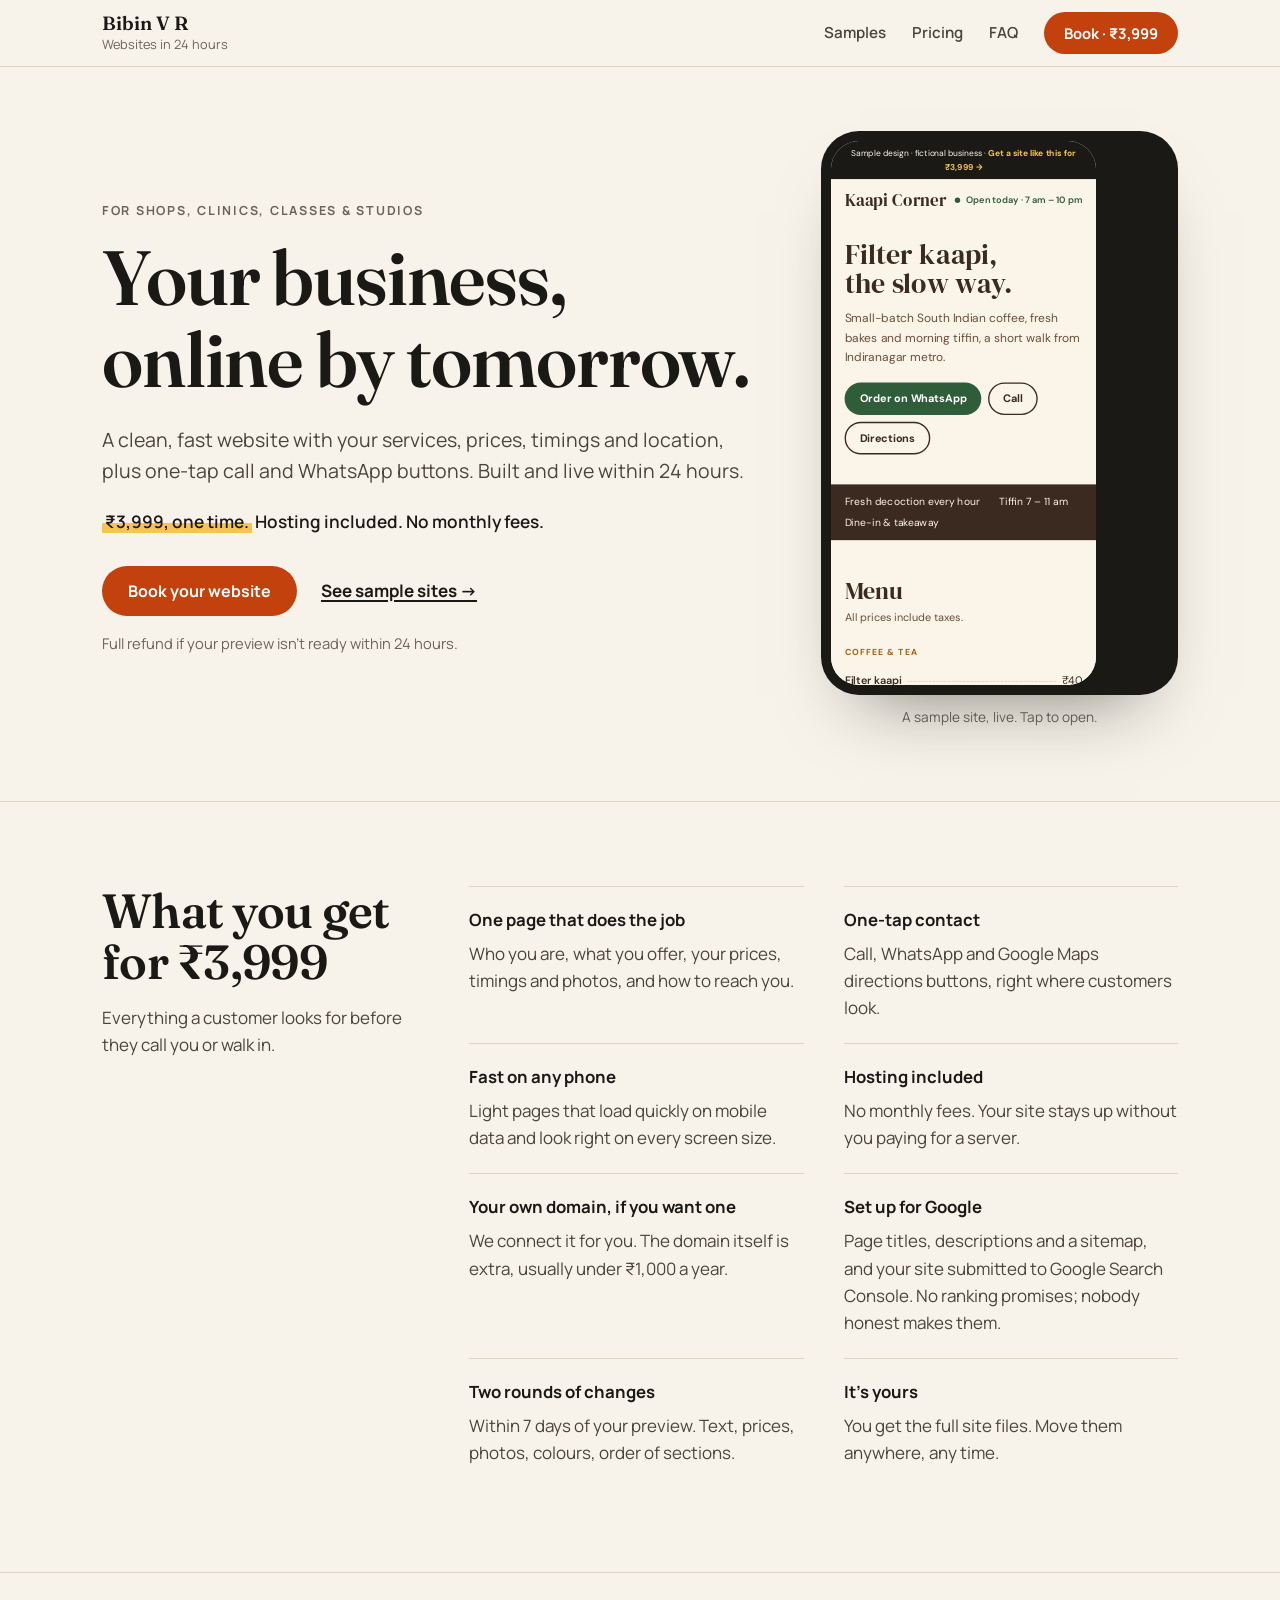
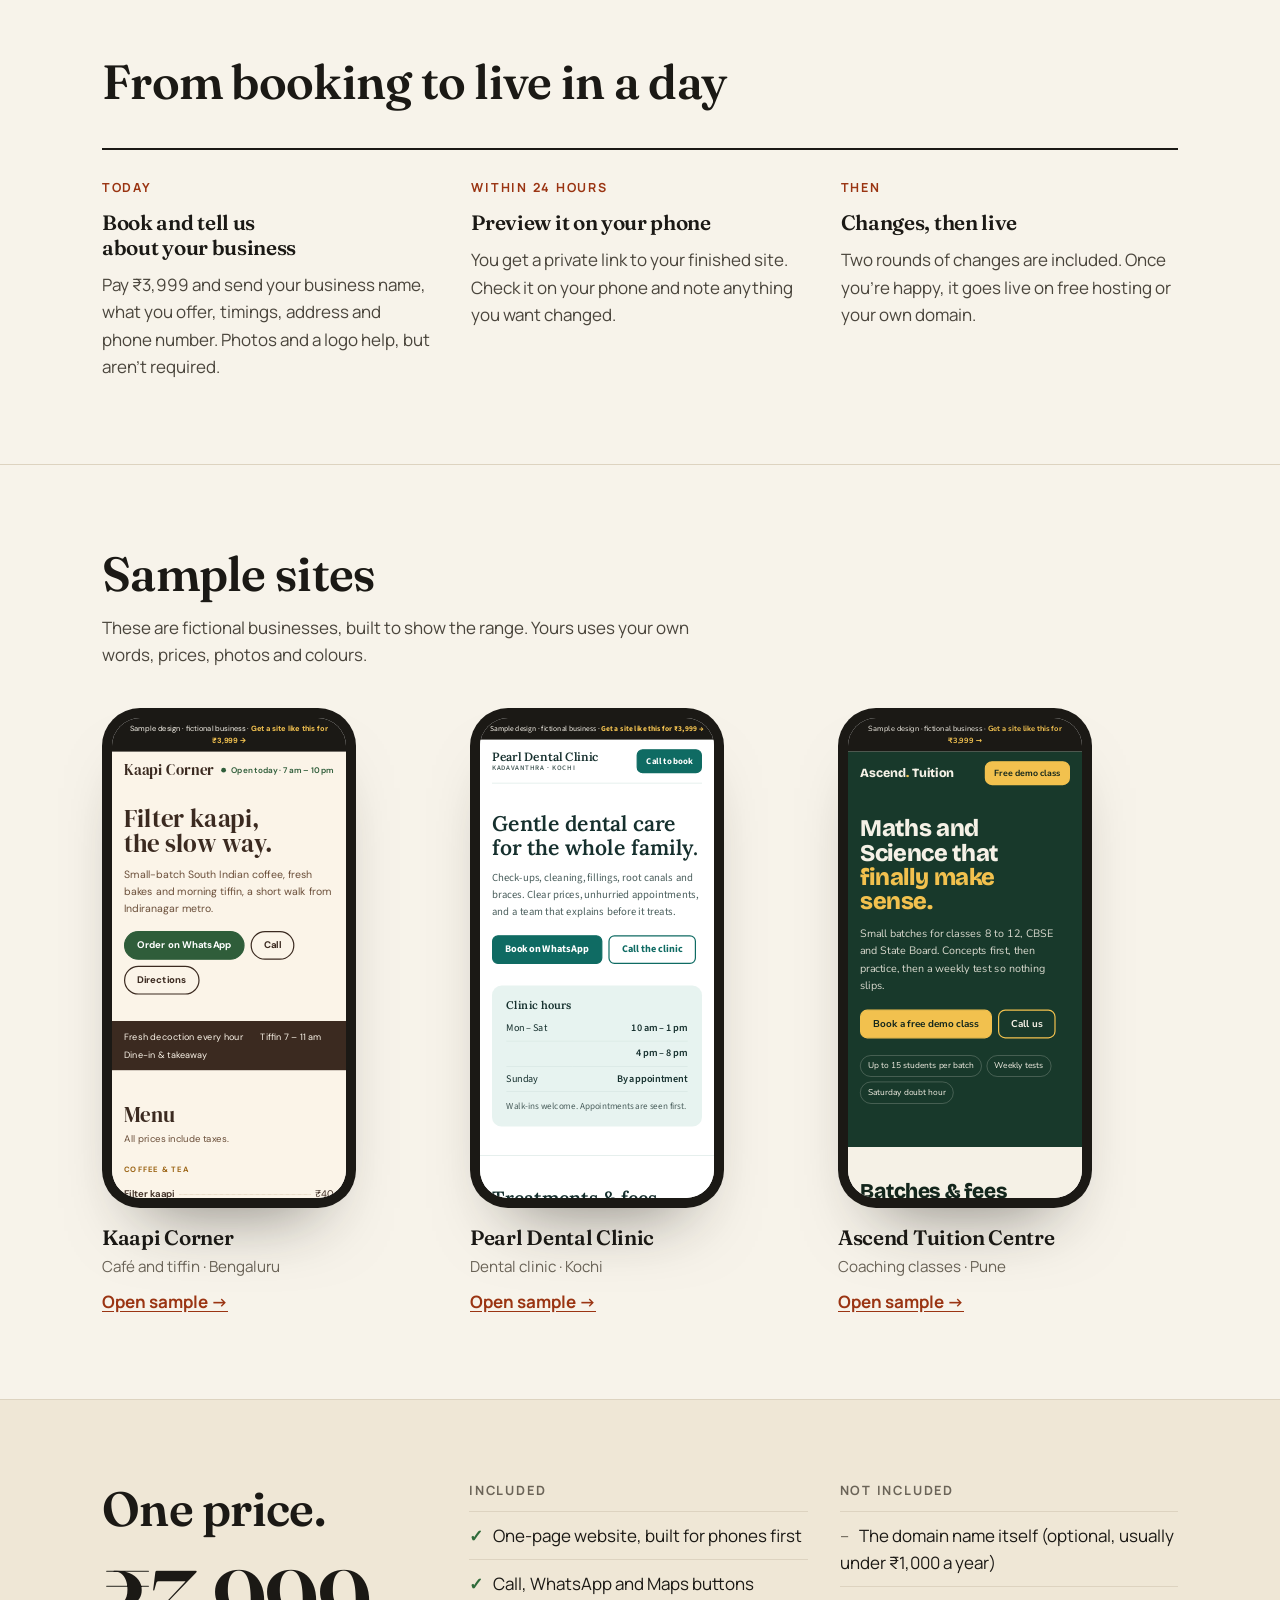
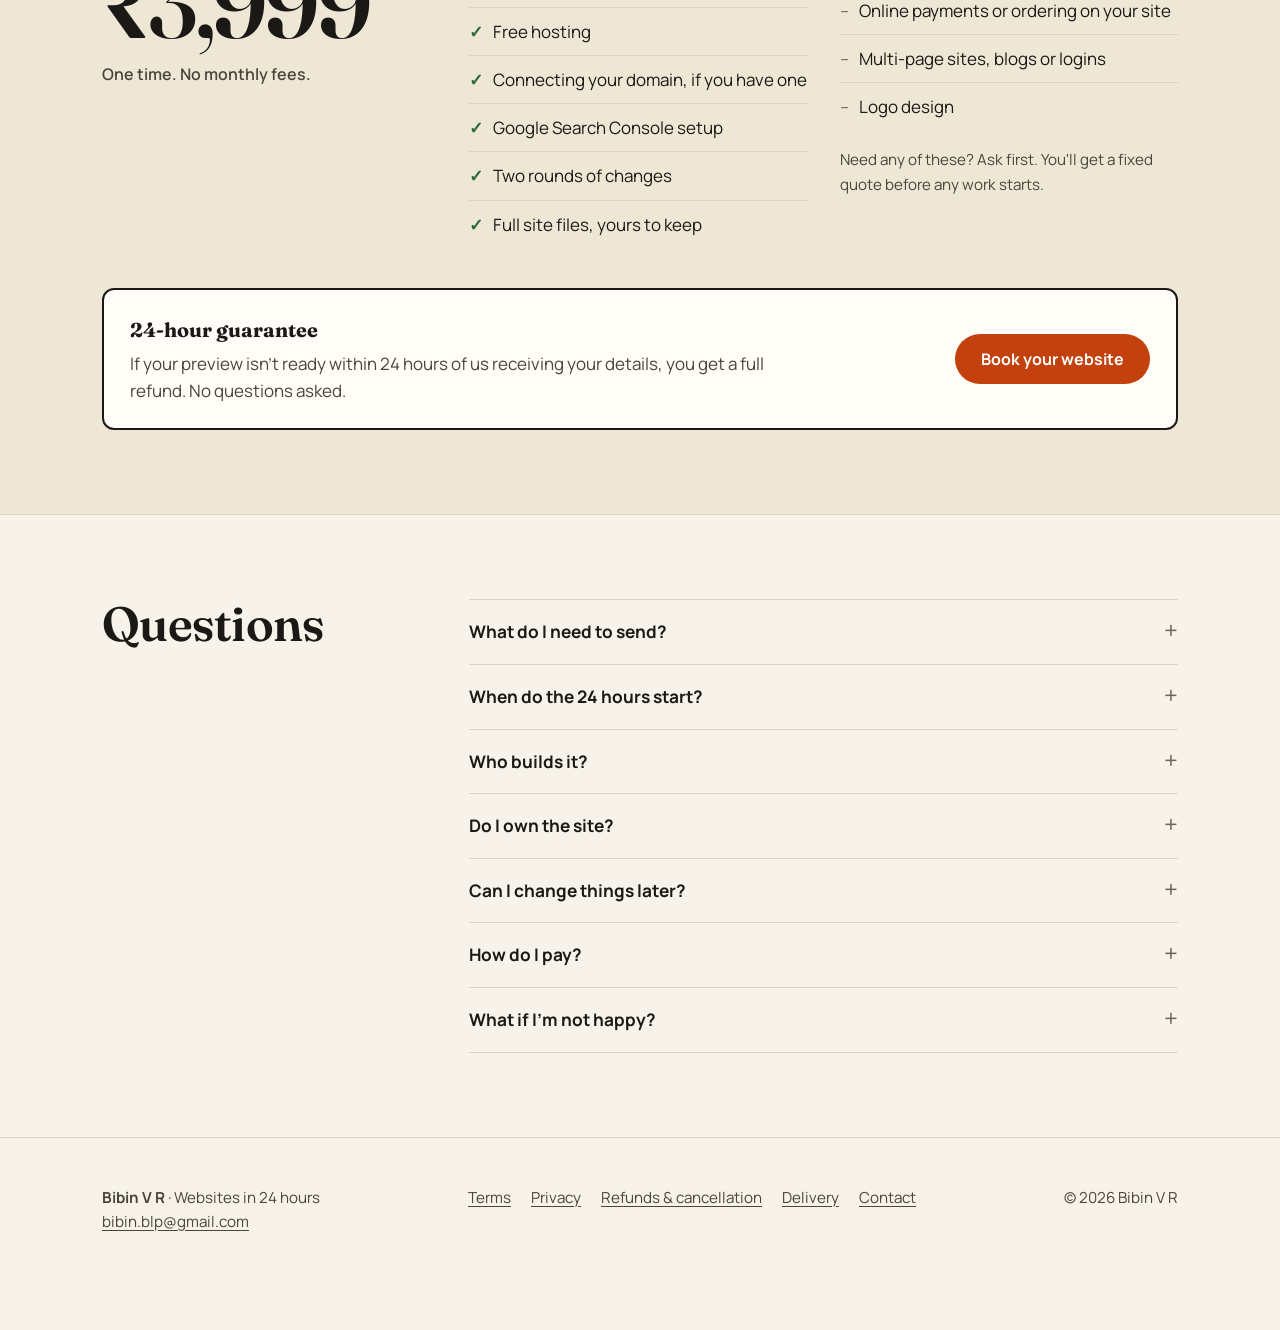
==== index.html @ c6b63362 "Websites in 24 hours: landing page, 3 sample sites, policy pages" ====
<!doctype html>
<html lang="en">
<head>
<meta charset="utf-8">
<meta name="viewport" content="width=device-width, initial-scale=1">
<title>A website for your business, live in 24 hours · ₹3,999 · Bibin V R</title>
<meta name="description" content="A clean, fast, mobile-first website for your shop, clinic, class or studio, with call, WhatsApp and Maps buttons. Live in 24 hours. ₹3,999 one time, hosting included.">
<link rel="canonical" href="https://bibin-vr.github.io/websites/">
<meta property="og:type" content="website">
<meta property="og:title" content="Your business, online by tomorrow · ₹3,999">
<meta property="og:description" content="A mobile-first business website with call, WhatsApp and Maps buttons. Live in 24 hours. Hosting included, no monthly fees.">
<meta property="og:url" content="https://bibin-vr.github.io/websites/">
<meta property="og:image" content="https://bibin-vr.github.io/websites/assets/og.png">
<meta property="og:image:width" content="1200">
<meta property="og:image:height" content="630">
<meta name="twitter:card" content="summary_large_image">
<link rel="icon" href="data:image/svg+xml,%3Csvg xmlns='http://www.w3.org/2000/svg' viewBox='0 0 64 64'%3E%3Crect width='64' height='64' rx='14' fill='%23C2410C'/%3E%3Ctext x='32' y='44' font-family='Georgia,serif' font-size='36' font-weight='700' fill='%23fff' text-anchor='middle'%3EB%3C/text%3E%3C/svg%3E">
<link rel="preconnect" href="https://fonts.googleapis.com">
<link rel="preconnect" href="https://fonts.gstatic.com" crossorigin>
<link href="https://fonts.googleapis.com/css2?family=Fraunces:opsz,wght@9..144,500..700&family=Manrope:wght@400;600;700&display=swap" rel="stylesheet">
<link rel="stylesheet" href="assets/site.css">
</head>
<body>
<a class="skip" href="#main">Skip to content</a>

<header class="top">
  <div class="wrap">
    <a class="brand" href="./"><b>Bibin V R</b><span>Websites in 24 hours</span></a>
    <nav class="nav" aria-label="Main">
      <a class="link" href="#samples">Samples</a>
      <a class="link" href="#pricing">Pricing</a>
      <a class="link" href="#faq">FAQ</a>
      <a class="btn btn-primary btn-sm" data-book href="#pricing">Book · ₹3,999</a>
    </nav>
  </div>
</header>

<main id="main">

<section class="hero">
  <div class="wrap">
    <div>
      <p class="eyebrow">For shops, clinics, classes &amp; studios</p>
      <h1>Your business, online by tomorrow.</h1>
      <p class="lede">A clean, fast website with your services, prices, timings and location, plus one-tap call and WhatsApp buttons. Built and live within 24 hours.</p>
      <p class="price-line"><mark>₹3,999, one time.</mark> Hosting included. No monthly fees.</p>
      <div class="actions">
        <a class="btn btn-primary" data-book href="#pricing">Book your website</a>
        <a class="textlink" href="#samples">See sample sites →</a>
      </div>
      <p class="fine">Full refund if your preview isn't ready within 24 hours.</p>
    </div>
    <div>
      <div class="phone">
        <span class="phone-screen"><iframe src="samples/cafe/" title="Sample café website preview" tabindex="-1" aria-hidden="true"></iframe></span>
        <a class="phone-link" href="samples/cafe/"><span class="sr">Open the café sample site</span></a>
      </div>
      <span class="phone-cap">A sample site, live. Tap to open.</span>
    </div>
  </div>
</section>

<section class="section">
  <div class="wrap split">
    <header>
      <h2>What you get for ₹3,999</h2>
      <p>Everything a customer looks for before they call you or walk in.</p>
    </header>
    <dl class="gets">
      <div><dt>One page that does the job</dt><dd>Who you are, what you offer, your prices, timings and photos, and how to reach you.</dd></div>
      <div><dt>One-tap contact</dt><dd>Call, WhatsApp and Google Maps directions buttons, right where customers look.</dd></div>
      <div><dt>Fast on any phone</dt><dd>Light pages that load quickly on mobile data and look right on every screen size.</dd></div>
      <div><dt>Hosting included</dt><dd>No monthly fees. Your site stays up without you paying for a server.</dd></div>
      <div><dt>Your own domain, if you want one</dt><dd>We connect it for you. The domain itself is extra, usually under ₹1,000 a year.</dd></div>
      <div><dt>Set up for Google</dt><dd>Page titles, descriptions and a sitemap, and your site submitted to Google Search Console. No ranking promises; nobody honest makes them.</dd></div>
      <div><dt>Two rounds of changes</dt><dd>Within 7 days of your preview. Text, prices, photos, colours, order of sections.</dd></div>
      <div><dt>It's yours</dt><dd>You get the full site files. Move them anywhere, any time.</dd></div>
    </dl>
  </div>
</section>

<section class="section">
  <div class="wrap">
    <h2>From booking to live in a day</h2>
    <ol class="steps">
      <li>
        <span class="when">Today</span>
        <h3>Book and tell us about your business</h3>
        <p>Pay ₹3,999 and send your business name, what you offer, timings, address and phone number. Photos and a logo help, but aren't required.</p>
      </li>
      <li>
        <span class="when">Within 24 hours</span>
        <h3>Preview it on your phone</h3>
        <p>You get a private link to your finished site. Check it on your phone and note anything you want changed.</p>
      </li>
      <li>
        <span class="when">Then</span>
        <h3>Changes, then live</h3>
        <p>Two rounds of changes are included. Once you're happy, it goes live on free hosting or your own domain.</p>
      </li>
    </ol>
  </div>
</section>

<section class="section" id="samples">
  <div class="wrap">
    <h2>Sample sites</h2>
    <p class="samples-note">These are fictional businesses, built to show the range. Yours uses your own words, prices, photos and colours.</p>
    <div class="samples">
      <article class="sample">
        <div class="phone">
          <span class="phone-screen"><iframe src="samples/cafe/" title="Kaapi Corner sample preview" loading="lazy" tabindex="-1" aria-hidden="true"></iframe></span>
          <a class="phone-link" href="samples/cafe/"><span class="sr">Open Kaapi Corner sample</span></a>
        </div>
        <h3>Kaapi Corner</h3>
        <p>Café and tiffin · Bengaluru</p>
        <a class="open" href="samples/cafe/">Open sample →</a>
      </article>
      <article class="sample">
        <div class="phone">
          <span class="phone-screen"><iframe src="samples/clinic/" title="Pearl Dental Clinic sample preview" loading="lazy" tabindex="-1" aria-hidden="true"></iframe></span>
          <a class="phone-link" href="samples/clinic/"><span class="sr">Open Pearl Dental Clinic sample</span></a>
        </div>
        <h3>Pearl Dental Clinic</h3>
        <p>Dental clinic · Kochi</p>
        <a class="open" href="samples/clinic/">Open sample →</a>
      </article>
      <article class="sample">
        <div class="phone">
          <span class="phone-screen"><iframe src="samples/tuition/" title="Ascend Tuition Centre sample preview" loading="lazy" tabindex="-1" aria-hidden="true"></iframe></span>
          <a class="phone-link" href="samples/tuition/"><span class="sr">Open Ascend Tuition Centre sample</span></a>
        </div>
        <h3>Ascend Tuition Centre</h3>
        <p>Coaching classes · Pune</p>
        <a class="open" href="samples/tuition/">Open sample →</a>
      </article>
    </div>
  </div>
</section>

<section class="section pricing" id="pricing">
  <div class="wrap">
    <div class="price-card">
      <div>
        <h2>One price.</h2>
        <p class="price" style="margin-top:20px">₹3,999<small>One time. No monthly fees.</small></p>
      </div>
      <div>
        <div class="lists">
          <div>
            <h3>Included</h3>
            <ul class="yes">
              <li>One-page website, built for phones first</li>
              <li>Call, WhatsApp and Maps buttons</li>
              <li>Free hosting</li>
              <li>Connecting your domain, if you have one</li>
              <li>Google Search Console setup</li>
              <li>Two rounds of changes</li>
              <li>Full site files, yours to keep</li>
            </ul>
          </div>
          <div>
            <h3>Not included</h3>
            <ul class="no">
              <li>The domain name itself (optional, usually under ₹1,000 a year)</li>
              <li>Online payments or ordering on your site</li>
              <li>Multi-page sites, blogs or logins</li>
              <li>Logo design</li>
            </ul>
            <p class="quote-note">Need any of these? Ask first. You'll get a fixed quote before any work starts.</p>
          </div>
        </div>
      </div>
    </div>
    <div class="guarantee">
      <p><b>24-hour guarantee</b>If your preview isn't ready within 24 hours of us receiving your details, you get a full refund. No questions asked.</p>
      <a class="btn btn-primary" data-book href="#pricing">Book your website</a>
    </div>
  </div>
</section>

<section class="section faq" id="faq">
  <div class="wrap split">
    <header><h2>Questions</h2></header>
    <div>
      <details>
        <summary>What do I need to send?</summary>
        <p>Your business name, what you offer (with prices, if you want them shown), timings, address, and a phone or WhatsApp number. Photos and a logo help, but we can start without them.</p>
      </details>
      <details>
        <summary>When do the 24 hours start?</summary>
        <p>As soon as we have the details above. If anything is missing, we'll ask right away.</p>
      </details>
      <details>
        <summary>Who builds it?</summary>
        <p>I'm Bibin V R. I build software and automation systems (see <a href="https://bibinvr.tech" rel="noopener">bibinvr.tech</a>). I use AI-assisted tools, which is what makes 24 hours possible, and every site is tested on mobile and desktop before you see it.</p>
      </details>
      <details>
        <summary>Do I own the site?</summary>
        <p>Yes. You get the full site files and can move them to any host, any time.</p>
      </details>
      <details>
        <summary>Can I change things later?</summary>
        <p>Two rounds of changes are included within 7 days of your preview. Anything after that gets a fixed quote first, usually a few hundred rupees for small edits.</p>
      </details>
      <details>
        <summary>How do I pay?</summary>
        <p>Online, through a secure payment link: UPI, cards or netbanking. You get a receipt by email.</p>
      </details>
      <details>
        <summary>What if I'm not happy?</summary>
        <p>Use the two rounds of changes. If your preview isn't ready within 24 hours, you get a full refund. Details are in the <a href="refunds.html">refund policy</a>.</p>
      </details>
    </div>
  </div>
</section>

</main>

<footer class="foot">
  <div class="wrap">
    <div>
      <b>Bibin V R</b> · Websites in 24 hours<br>
      <a data-email href="#">Email</a>
    </div>
    <nav aria-label="Policies">
      <a href="terms.html">Terms</a>
      <a href="privacy.html">Privacy</a>
      <a href="refunds.html">Refunds &amp; cancellation</a>
      <a href="delivery.html">Delivery</a>
      <a href="contact.html">Contact</a>
    </nav>
    <div>© <span data-year>2026</span> Bibin V R</div>
  </div>
</footer>

<div class="mbar">
  <span>₹3,999 · live in 24 hours</span>
  <a class="btn btn-primary btn-sm" data-book href="#pricing">Book</a>
</div>

<script src="assets/config.js"></script>
<script src="assets/main.js"></script>
</body>
</html>
---- assets/site.css ----
/* Bibin V R · Websites in 24 hours */
:root{
  --paper:#F7F3EA;--paper-2:#EFE7D6;--card:#FFFDF8;
  --ink:#1B1915;--ink-2:#4A453C;--ink-3:#6B6458;
  --rule:#DDD3C0;--accent:#C2410C;--accent-ink:#9A3412;--hi:#F5C451;--ok:#2F6B3A;
  --serif:"Fraunces",Georgia,"Times New Roman",serif;
  --sans:"Manrope","Segoe UI",Roboto,Helvetica,Arial,sans-serif;
  --wrap:1120px;--r:12px;
}
*{box-sizing:border-box}
html{-webkit-text-size-adjust:100%;scroll-behavior:smooth}
@media (prefers-reduced-motion:reduce){html{scroll-behavior:auto}*{transition:none!important}}
body{margin:0;background:var(--paper);color:var(--ink);font:400 17px/1.6 var(--sans)}
a{color:var(--accent-ink);text-underline-offset:3px}
a:hover{color:var(--accent)}
:focus-visible{outline:3px solid var(--accent);outline-offset:3px;border-radius:6px}
.skip{position:absolute;left:-9999px;top:8px;background:var(--ink);color:var(--paper);padding:8px 12px;border-radius:6px;z-index:50}
.skip:focus{left:8px}
.wrap{max-width:var(--wrap);margin:0 auto;padding:0 22px}
h1,h2,h3{font-family:var(--serif);font-weight:600;line-height:1.06;letter-spacing:-.015em;margin:0;text-wrap:balance}
h1{font-size:clamp(2.7rem,7.2vw,4.8rem)}
h2{font-size:clamp(2rem,4.2vw,3rem)}
h3{font-size:1.3rem;line-height:1.2}
p{margin:0;text-wrap:pretty}
.eyebrow{font:700 .78rem/1.2 var(--sans);letter-spacing:.14em;text-transform:uppercase;color:var(--ink-3);margin-bottom:18px}
.sr{position:absolute;width:1px;height:1px;overflow:hidden;clip:rect(0 0 0 0);white-space:nowrap}

/* header */
.top{position:sticky;top:0;z-index:20;background:var(--paper);border-bottom:1px solid var(--rule)}
.top .wrap{display:flex;align-items:center;justify-content:space-between;gap:16px;min-height:66px}
.brand{display:flex;flex-direction:column;text-decoration:none;color:var(--ink);line-height:1.15}
.brand b{font:600 1.2rem/1 var(--serif)}
.brand span{font-size:.8rem;color:var(--ink-3);margin-top:4px}
.nav{display:flex;align-items:center;gap:26px}
.nav .link{color:var(--ink-2);text-decoration:none;font-weight:600;font-size:.95rem}
.nav .link:hover{color:var(--ink)}

/* buttons */
.btn{display:inline-flex;align-items:center;justify-content:center;min-height:50px;padding:0 24px;border-radius:999px;font:700 1rem/1 var(--sans);text-decoration:none;border:2px solid transparent;cursor:pointer;transition:background-color .15s ease,transform .15s ease}
.btn-primary{background:var(--accent);color:#fff}
.btn-primary:hover{background:var(--accent-ink);color:#fff}
.btn-primary:active{transform:translateY(1px)}
.btn-sm{min-height:42px;padding:0 18px;font-size:.92rem}
.textlink{font-weight:700;color:var(--ink);text-decoration-thickness:2px}
.textlink:hover{color:var(--accent-ink)}

/* hero */
.hero{padding:64px 0 72px;border-bottom:1px solid var(--rule)}
.hero .wrap{display:grid;grid-template-columns:minmax(0,1.3fr) minmax(0,.7fr);gap:56px;align-items:center}
.lede{font-size:1.22rem;color:var(--ink-2);max-width:33em;margin-top:24px}
.price-line{margin-top:22px;font-weight:600;font-size:1.08rem}
.price-line mark{background:linear-gradient(transparent 58%,var(--hi) 58%);color:inherit;padding:0 3px}
.actions{display:flex;flex-wrap:wrap;gap:14px 24px;align-items:center;margin-top:30px}
.fine{margin-top:16px;font-size:.92rem;color:var(--ink-3)}

/* phone preview (real sample page, scaled) */
.phone{--s:.68;position:relative;justify-self:center;padding:10px;border-radius:38px;background:var(--ink);box-shadow:0 40px 70px -40px rgba(27,25,21,.55)}
.phone-screen{display:block;width:calc(390px * var(--s));height:calc(800px * var(--s));overflow:hidden;border-radius:28px;background:#fff}
.phone iframe{display:block;width:390px;height:800px;border:0;transform:scale(var(--s));transform-origin:0 0;pointer-events:none}
.phone-link{position:absolute;inset:0;border-radius:38px}
.phone-cap{display:block;text-align:center;font-size:.85rem;color:var(--ink-3);margin-top:12px}

/* sections */
.section{padding:84px 0;border-bottom:1px solid var(--rule)}
.split{display:grid;grid-template-columns:minmax(0,.9fr) minmax(0,2fr);gap:48px;align-items:start}
.split > header p{color:var(--ink-2);margin-top:16px;max-width:22em}

/* what you get */
.gets{display:grid;grid-template-columns:repeat(2,minmax(0,1fr));column-gap:40px;margin:0}
.gets > div{padding:20px 0 22px;border-top:1px solid var(--rule)}
.gets dt{font-weight:700;font-size:1.05rem}
.gets dd{margin:6px 0 0;color:var(--ink-2)}

/* steps */
.steps{list-style:none;margin:40px 0 0;padding:0;display:grid;grid-template-columns:repeat(3,minmax(0,1fr));gap:32px;border-top:2px solid var(--ink)}
.steps li{padding-top:22px}
.when{font:700 .78rem/1 var(--sans);letter-spacing:.14em;text-transform:uppercase;color:var(--accent-ink)}
.steps h3{margin:12px 0 10px}
.steps p{color:var(--ink-2)}

/* samples */
.samples-note{color:var(--ink-2);margin-top:14px;max-width:36em}
.samples{display:grid;grid-template-columns:repeat(3,minmax(0,1fr));gap:28px;margin-top:40px}
.sample .phone{--s:.6;display:inline-block}
.sample h3{margin-top:18px}
.sample p{color:var(--ink-3);font-size:.95rem;margin-top:4px}
.sample .open{font-weight:700;display:inline-block;margin-top:8px}

/* pricing */
.pricing{background:var(--paper-2)}
.price-card{display:grid;grid-template-columns:minmax(0,.9fr) minmax(0,2fr);gap:48px;align-items:start}
.price{font:600 clamp(3.6rem,9vw,6rem)/1 var(--serif);letter-spacing:-.03em}
.price small{display:block;font:600 1rem/1.4 var(--sans);letter-spacing:0;color:var(--ink-2);margin-top:12px}
.lists{display:grid;grid-template-columns:repeat(2,minmax(0,1fr));gap:32px}
.lists h3{font:700 .8rem/1 var(--sans);letter-spacing:.14em;text-transform:uppercase;color:var(--ink-3);margin-bottom:14px}
.lists ul{list-style:none;margin:0;padding:0}
.lists li{padding:10px 0;border-top:1px solid var(--rule)}
.lists .yes li::before{content:"✓";color:var(--ok);font-weight:700;margin-right:10px}
.lists .no li::before{content:"–";color:var(--ink-3);margin-right:10px}
.quote-note{margin-top:18px;color:var(--ink-2);font-size:.95rem}
.guarantee{margin-top:40px;padding:24px 26px;border:2px solid var(--ink);border-radius:var(--r);background:var(--card);display:flex;flex-wrap:wrap;gap:16px 32px;align-items:center;justify-content:space-between}
.guarantee p{max-width:40em;color:var(--ink-2)}
.guarantee b{font-family:var(--serif);font-size:1.25rem;display:block;margin-bottom:4px;color:var(--ink)}

/* faq */
.faq details{border-top:1px solid var(--rule);padding:18px 0}
.faq details:last-child{border-bottom:1px solid var(--rule)}
.faq summary{cursor:pointer;font-weight:700;font-size:1.08rem;list-style:none;display:flex;justify-content:space-between;gap:16px}
.faq summary::-webkit-details-marker{display:none}
.faq summary::after{content:"+";font:400 1.5rem/1 var(--sans);color:var(--ink-3)}
.faq details[open] summary::after{content:"–"}
.faq details p{margin-top:10px;color:var(--ink-2);max-width:42em}

/* footer */
.foot{padding:48px 0 96px;font-size:.95rem;color:var(--ink-2)}
.foot .wrap{display:flex;flex-wrap:wrap;gap:20px 40px;justify-content:space-between}
.foot nav{display:flex;flex-wrap:wrap;gap:8px 20px}
.foot a{color:var(--ink-2)}

/* mobile booking bar */
.mbar{display:none}

/* policy pages */
.doc{padding:56px 0 72px}
.doc .wrap{max-width:760px}
.doc h1{font-size:clamp(2.2rem,5vw,3.2rem)}
.doc .updated{color:var(--ink-3);margin-top:10px}
.doc h2{font-size:1.5rem;margin:36px 0 10px}
.doc p,.doc li{color:var(--ink-2)}
.doc p+p{margin-top:12px}
.doc ul{padding-left:20px}

@media (max-width:900px){
  .hero .wrap,.split,.price-card{grid-template-columns:1fr;gap:40px}
  .samples{grid-template-columns:none;grid-auto-flow:column;grid-auto-columns:minmax(270px,1fr);overflow-x:auto;scroll-snap-type:x mandatory;padding-bottom:12px}
  .sample{scroll-snap-align:start}
  .steps{grid-template-columns:1fr;gap:0}
  .steps li{padding:22px 0;border-bottom:1px solid var(--rule)}
}
@media (max-width:720px){
  body{font-size:16px}
  .nav .link{display:none}
  .hero{padding:40px 0 56px}
  .gets,.lists{grid-template-columns:1fr}
  .section{padding:64px 0}
  .mbar{display:flex;position:fixed;left:0;right:0;bottom:0;z-index:30;align-items:center;justify-content:space-between;gap:12px;padding:10px 16px calc(10px + env(safe-area-inset-bottom));background:var(--ink);color:var(--paper);font-weight:600;font-size:.95rem}
}
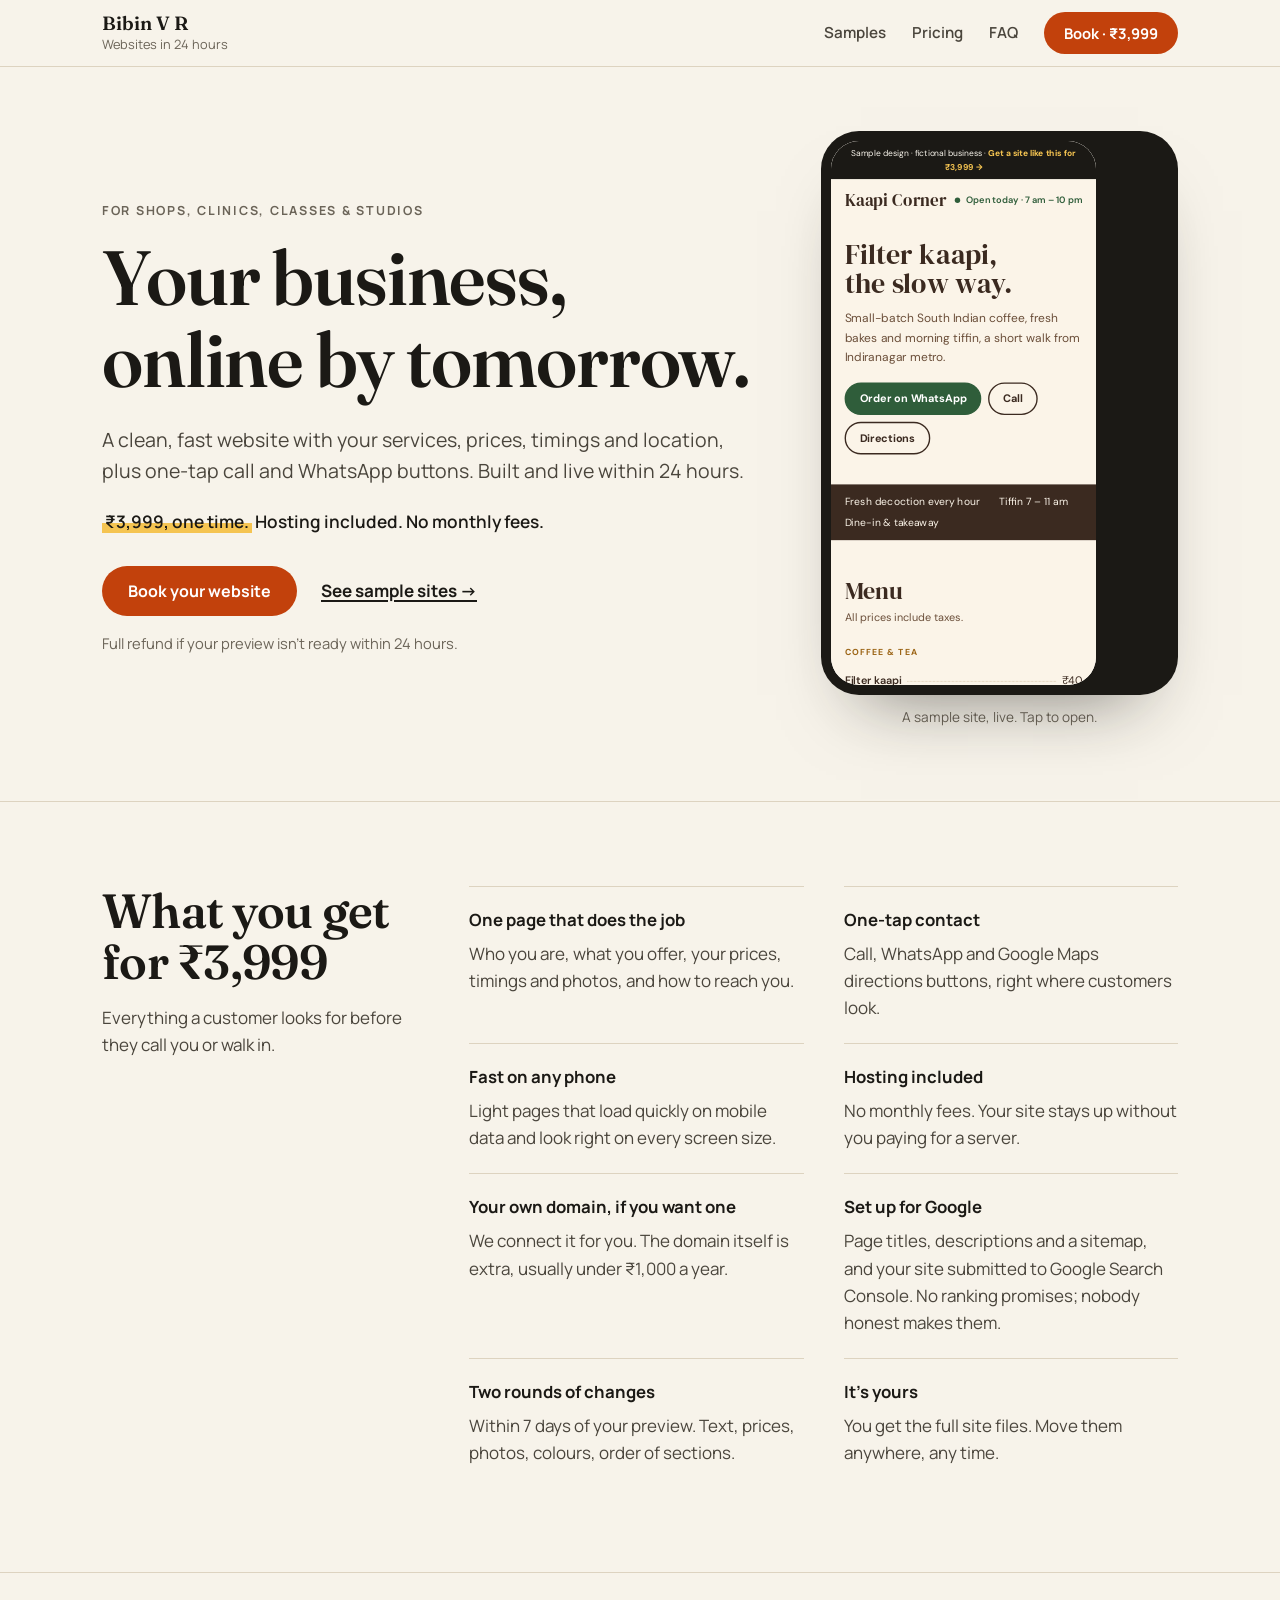
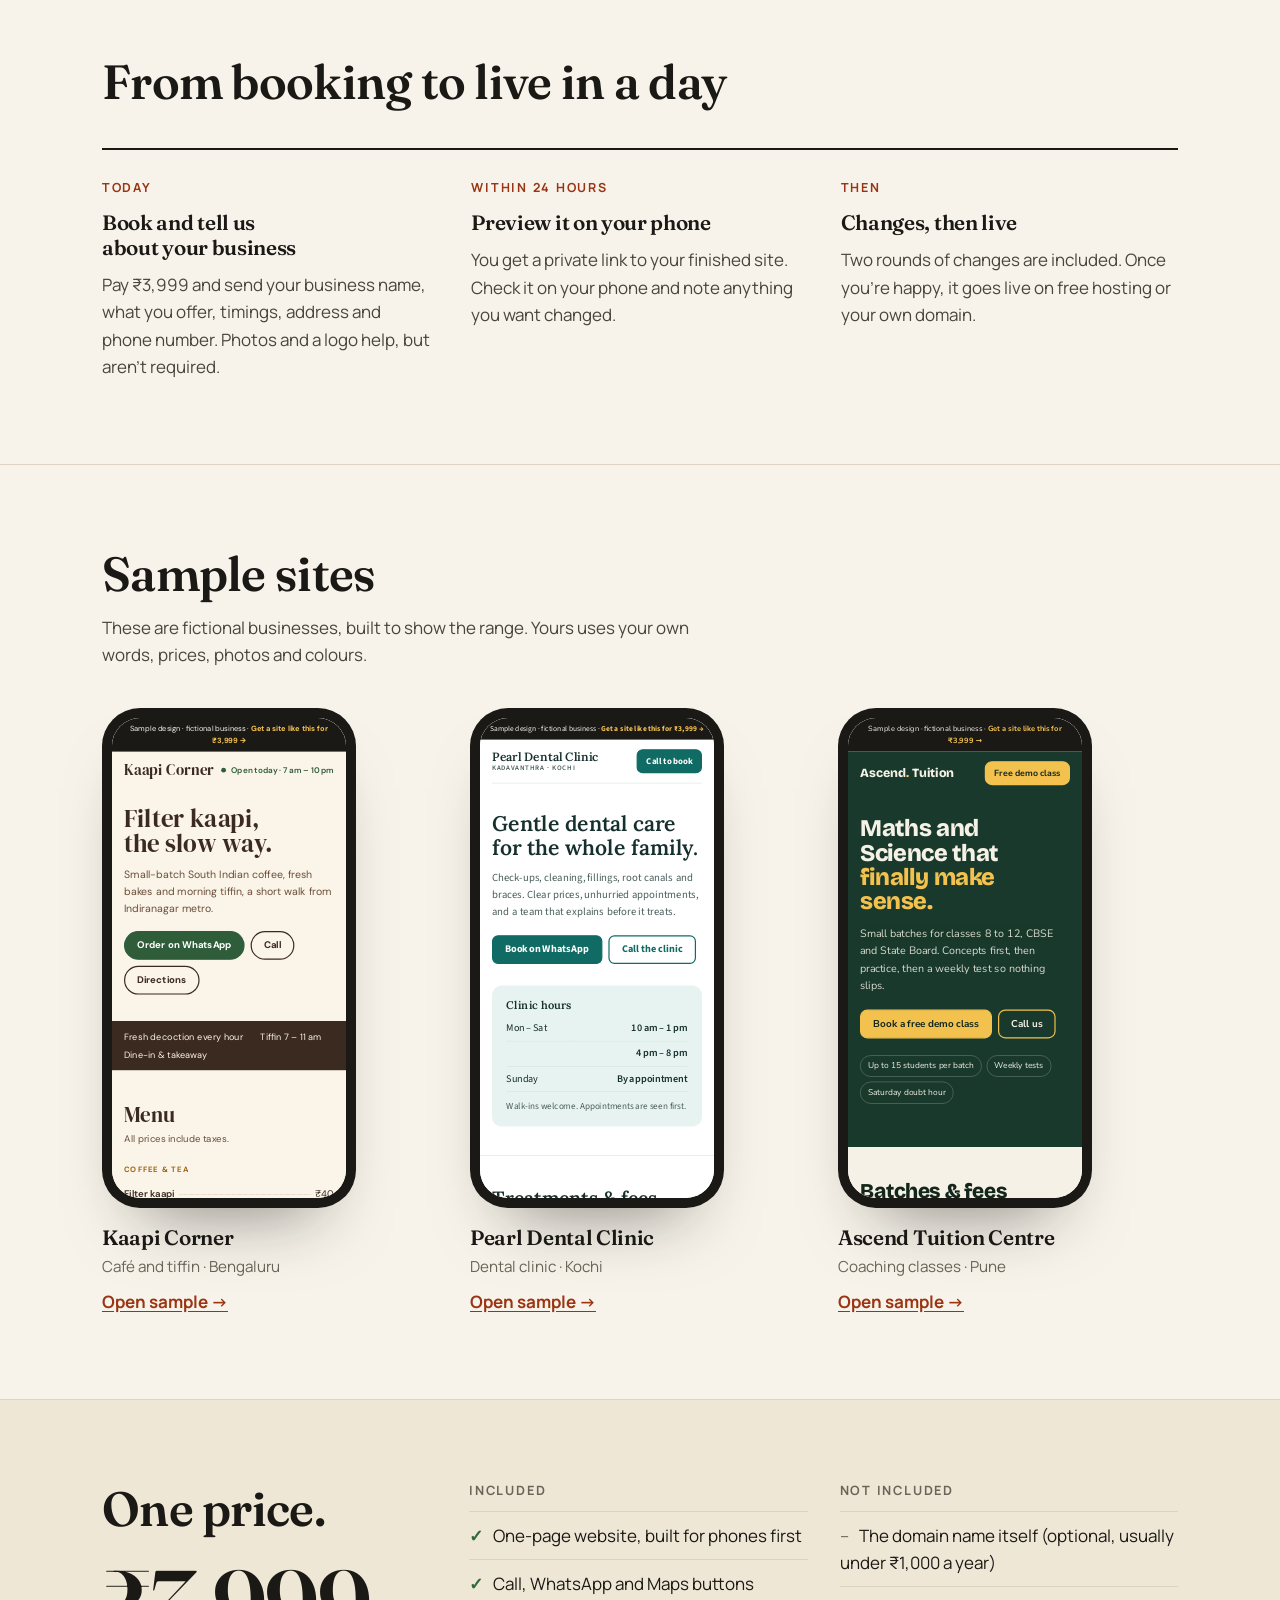
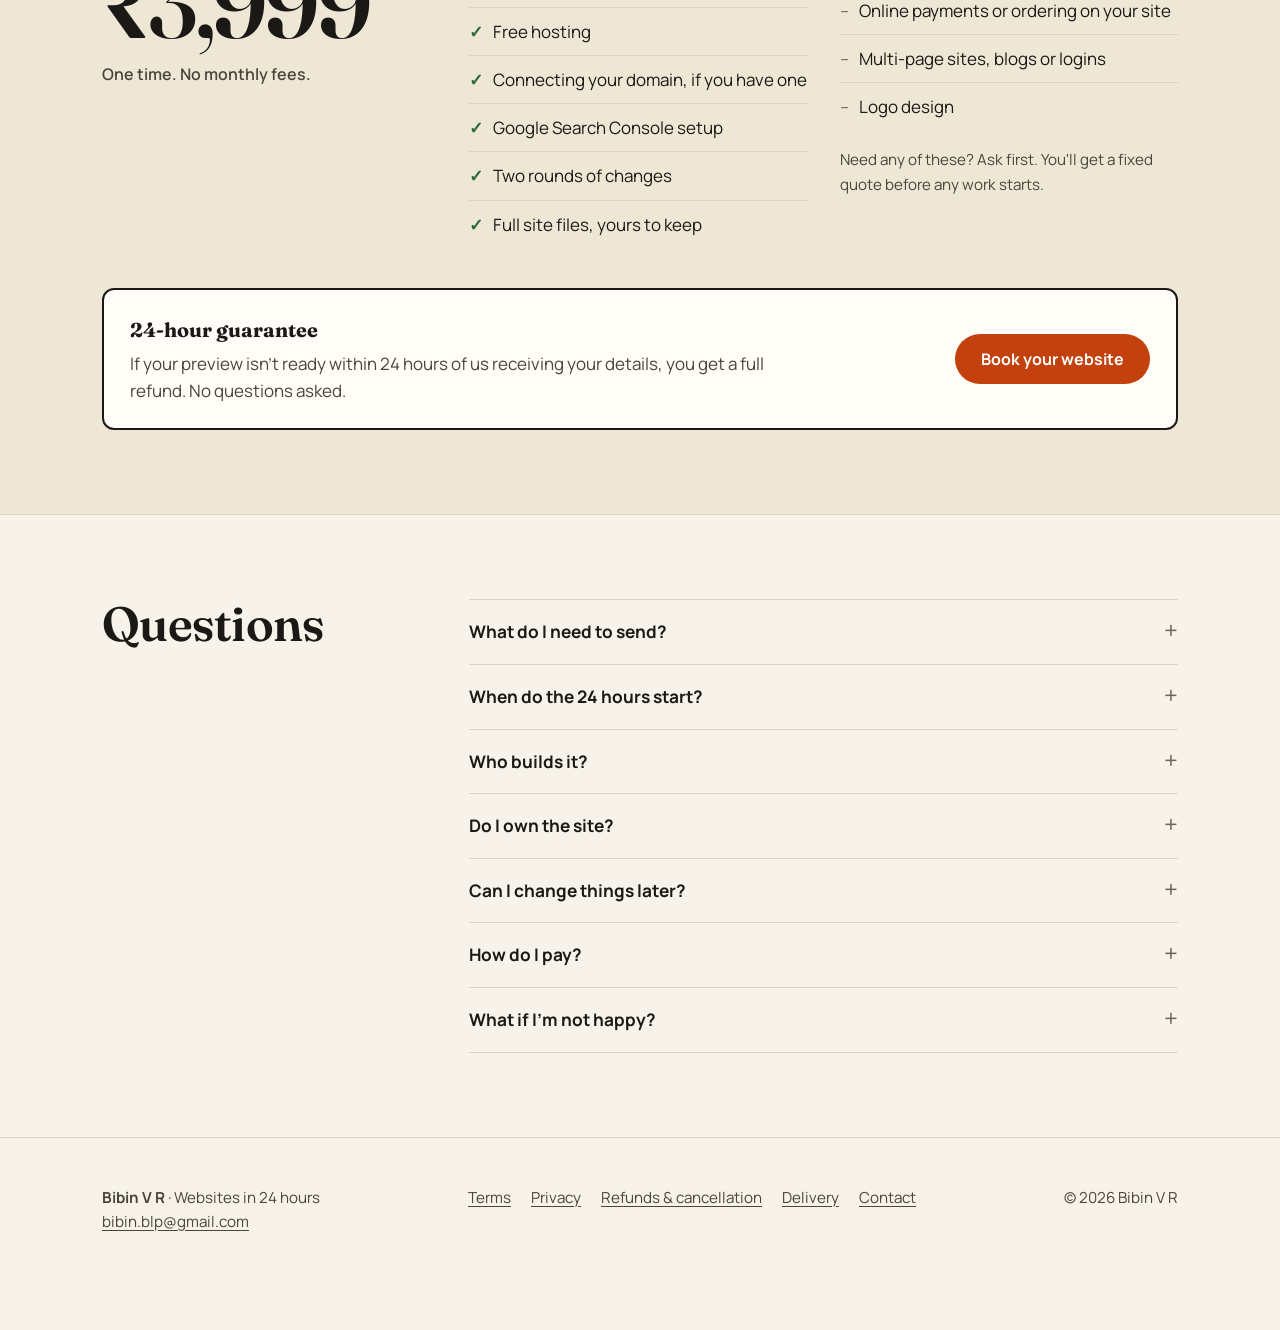
==== commit 31baf561: "Add link-preview image, hide preview scrollbars, anchor offset" ====
--- a/index.html
+++ b/index.html
@@ -52,7 +52,7 @@
     </div>
     <div>
       <div class="phone">
-        <span class="phone-screen"><iframe src="samples/cafe/" title="Sample café website preview" tabindex="-1" aria-hidden="true"></iframe></span>
+        <span class="phone-screen"><iframe src="samples/cafe/" title="Sample café website preview" tabindex="-1" aria-hidden="true" scrolling="no"></iframe></span>
         <a class="phone-link" href="samples/cafe/"><span class="sr">Open the café sample site</span></a>
       </div>
       <span class="phone-cap">A sample site, live. Tap to open.</span>
@@ -109,7 +109,7 @@
     <div class="samples">
       <article class="sample">
         <div class="phone">
-          <span class="phone-screen"><iframe src="samples/cafe/" title="Kaapi Corner sample preview" loading="lazy" tabindex="-1" aria-hidden="true"></iframe></span>
+          <span class="phone-screen"><iframe src="samples/cafe/" title="Kaapi Corner sample preview" loading="lazy" tabindex="-1" aria-hidden="true" scrolling="no"></iframe></span>
           <a class="phone-link" href="samples/cafe/"><span class="sr">Open Kaapi Corner sample</span></a>
         </div>
         <h3>Kaapi Corner</h3>
@@ -118,7 +118,7 @@
       </article>
       <article class="sample">
         <div class="phone">
-          <span class="phone-screen"><iframe src="samples/clinic/" title="Pearl Dental Clinic sample preview" loading="lazy" tabindex="-1" aria-hidden="true"></iframe></span>
+          <span class="phone-screen"><iframe src="samples/clinic/" title="Pearl Dental Clinic sample preview" loading="lazy" tabindex="-1" aria-hidden="true" scrolling="no"></iframe></span>
           <a class="phone-link" href="samples/clinic/"><span class="sr">Open Pearl Dental Clinic sample</span></a>
         </div>
         <h3>Pearl Dental Clinic</h3>
@@ -127,7 +127,7 @@
       </article>
       <article class="sample">
         <div class="phone">
-          <span class="phone-screen"><iframe src="samples/tuition/" title="Ascend Tuition Centre sample preview" loading="lazy" tabindex="-1" aria-hidden="true"></iframe></span>
+          <span class="phone-screen"><iframe src="samples/tuition/" title="Ascend Tuition Centre sample preview" loading="lazy" tabindex="-1" aria-hidden="true" scrolling="no"></iframe></span>
           <a class="phone-link" href="samples/tuition/"><span class="sr">Open Ascend Tuition Centre sample</span></a>
         </div>
         <h3>Ascend Tuition Centre</h3>
--- a/assets/site.css
+++ b/assets/site.css
@@ -23,6 +23,7 @@
 h3{font-size:1.3rem;line-height:1.2}
 p{margin:0;text-wrap:pretty}
 .eyebrow{font:700 .78rem/1.2 var(--sans);letter-spacing:.14em;text-transform:uppercase;color:var(--ink-3);margin-bottom:18px}
+[id]{scroll-margin-top:84px}
 .sr{position:absolute;width:1px;height:1px;overflow:hidden;clip:rect(0 0 0 0);white-space:nowrap}
 
 /* header */
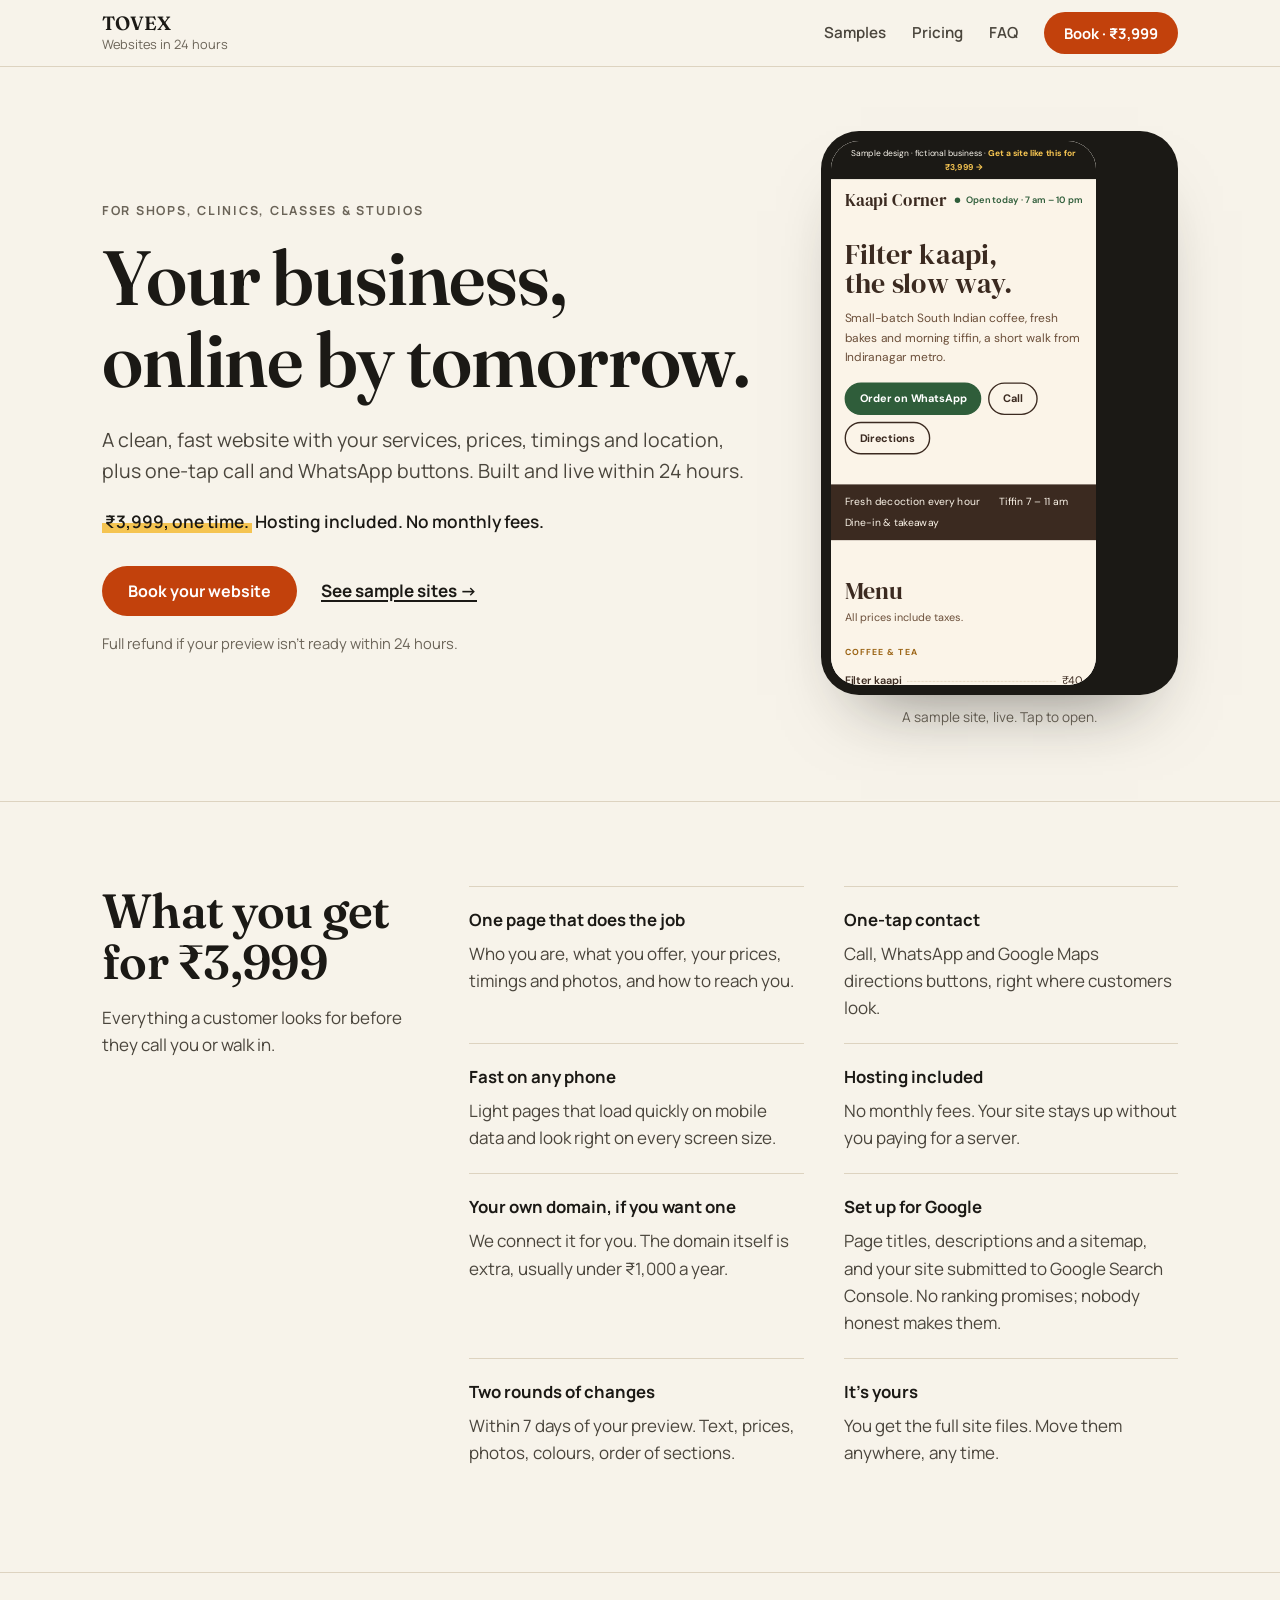
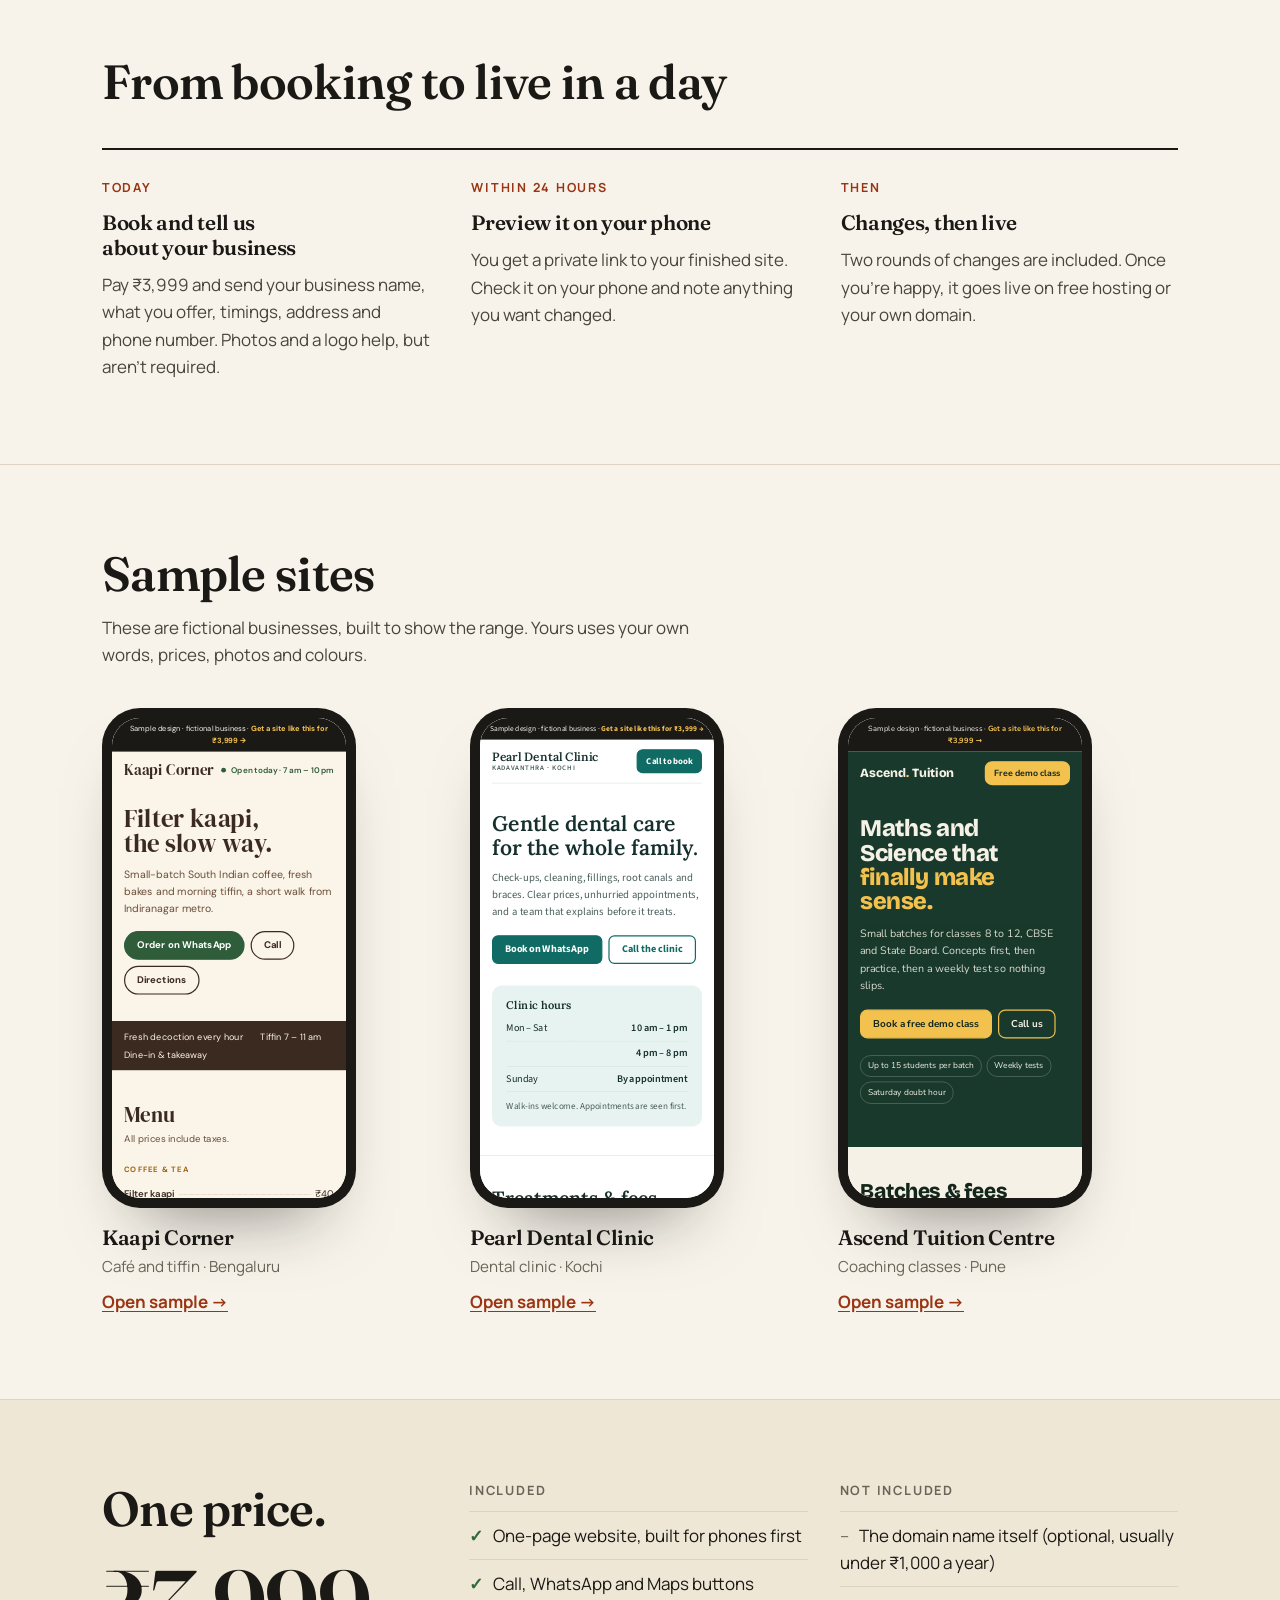
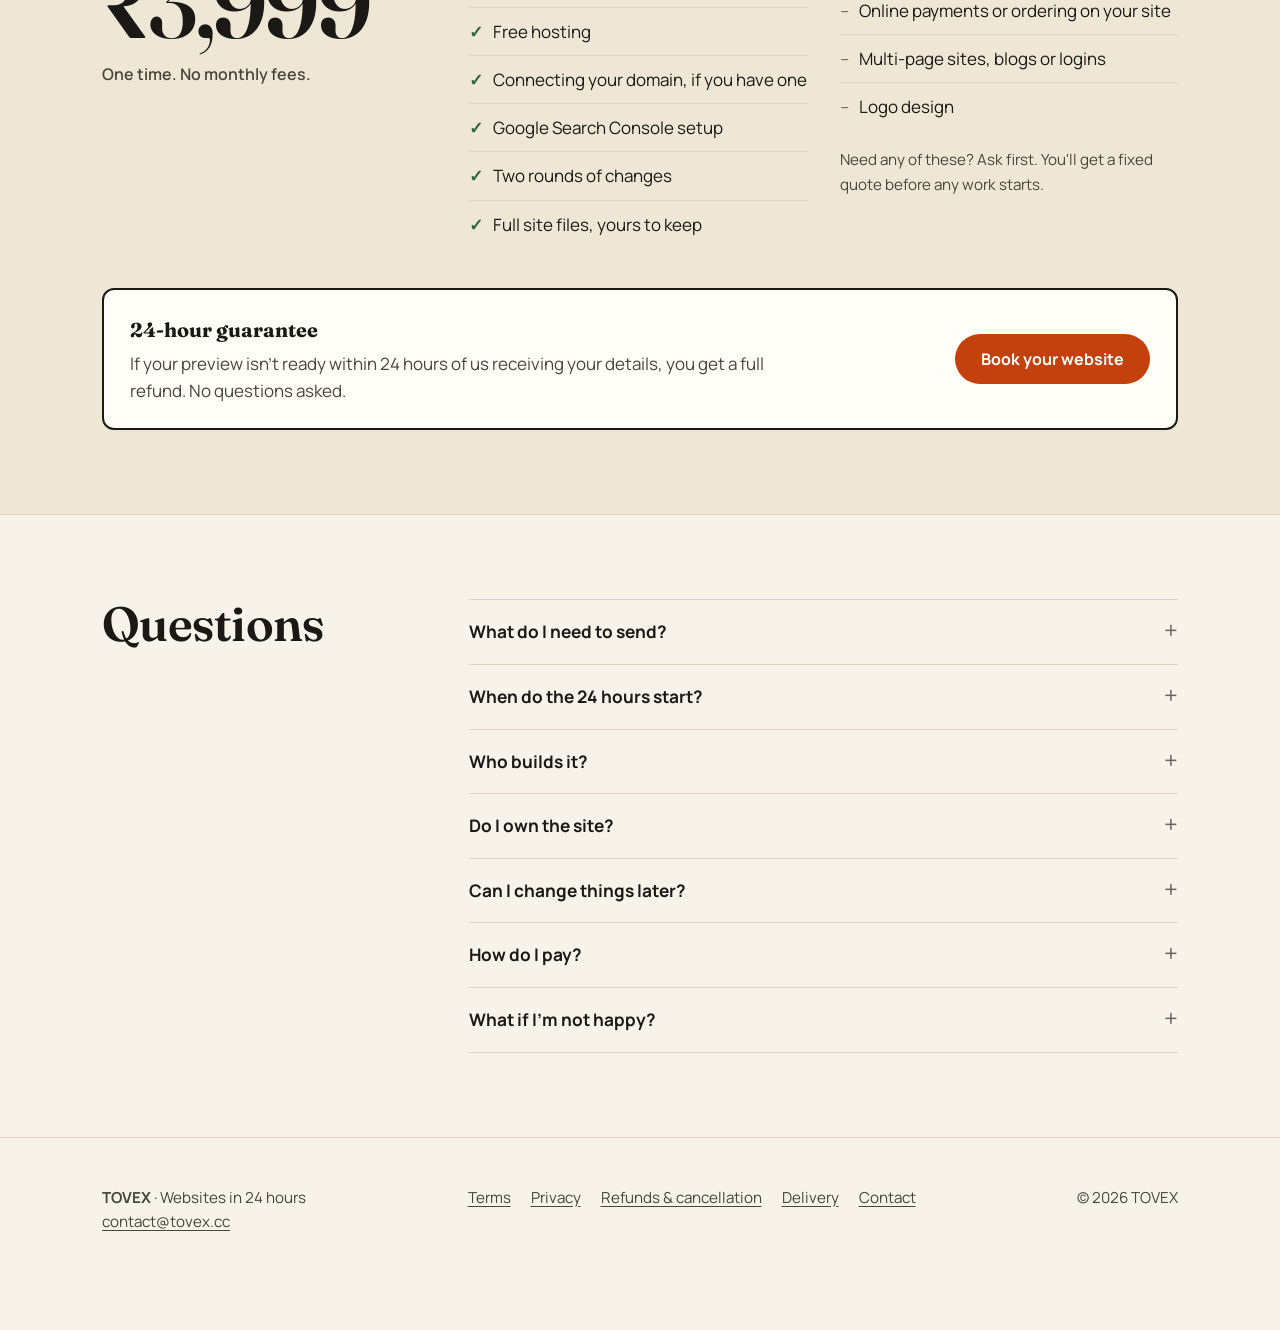
==== commit 63b49f17: "Rebrand to TOVEX, contact@tovex.cc, new payment link" ====
--- a/index.html
+++ b/index.html
@@ -3,7 +3,7 @@
 <head>
 <meta charset="utf-8">
 <meta name="viewport" content="width=device-width, initial-scale=1">
-<title>A website for your business, live in 24 hours · ₹3,999 · Bibin V R</title>
+<title>A website for your business, live in 24 hours · ₹3,999 · TOVEX</title>
 <meta name="description" content="A clean, fast, mobile-first website for your shop, clinic, class or studio, with call, WhatsApp and Maps buttons. Live in 24 hours. ₹3,999 one time, hosting included.">
 <link rel="canonical" href="https://bibin-vr.github.io/websites/">
 <meta property="og:type" content="website">
@@ -14,7 +14,7 @@
 <meta property="og:image:width" content="1200">
 <meta property="og:image:height" content="630">
 <meta name="twitter:card" content="summary_large_image">
-<link rel="icon" href="data:image/svg+xml,%3Csvg xmlns='http://www.w3.org/2000/svg' viewBox='0 0 64 64'%3E%3Crect width='64' height='64' rx='14' fill='%23C2410C'/%3E%3Ctext x='32' y='44' font-family='Georgia,serif' font-size='36' font-weight='700' fill='%23fff' text-anchor='middle'%3EB%3C/text%3E%3C/svg%3E">
+<link rel="icon" href="data:image/svg+xml,%3Csvg xmlns='http://www.w3.org/2000/svg' viewBox='0 0 64 64'%3E%3Crect width='64' height='64' rx='14' fill='%23C2410C'/%3E%3Ctext x='32' y='44' font-family='Georgia,serif' font-size='36' font-weight='700' fill='%23fff' text-anchor='middle'%3ET%3C/text%3E%3C/svg%3E">
 <link rel="preconnect" href="https://fonts.googleapis.com">
 <link rel="preconnect" href="https://fonts.gstatic.com" crossorigin>
 <link href="https://fonts.googleapis.com/css2?family=Fraunces:opsz,wght@9..144,500..700&family=Manrope:wght@400;600;700&display=swap" rel="stylesheet">
@@ -25,7 +25,7 @@
 
 <header class="top">
   <div class="wrap">
-    <a class="brand" href="./"><b>Bibin V R</b><span>Websites in 24 hours</span></a>
+    <a class="brand" href="./"><b>TOVEX</b><span>Websites in 24 hours</span></a>
     <nav class="nav" aria-label="Main">
       <a class="link" href="#samples">Samples</a>
       <a class="link" href="#pricing">Pricing</a>
@@ -193,7 +193,7 @@
       </details>
       <details>
         <summary>Who builds it?</summary>
-        <p>I'm Bibin V R. I build software and automation systems (see <a href="https://bibinvr.tech" rel="noopener">bibinvr.tech</a>). I use AI-assisted tools, which is what makes 24 hours possible, and every site is tested on mobile and desktop before you see it.</p>
+        <p>TOVEX, based in Ponda, Goa. We build software and automation systems (see <a href="https://tovex.cc" rel="noopener">tovex.cc</a>). We use AI-assisted tools, which is what makes 24 hours possible, and every site is tested on mobile and desktop before you see it.</p>
       </details>
       <details>
         <summary>Do I own the site?</summary>
@@ -220,7 +220,7 @@
 <footer class="foot">
   <div class="wrap">
     <div>
-      <b>Bibin V R</b> · Websites in 24 hours<br>
+      <b>TOVEX</b> · Websites in 24 hours<br>
       <a data-email href="#">Email</a>
     </div>
     <nav aria-label="Policies">
@@ -230,7 +230,7 @@
       <a href="delivery.html">Delivery</a>
       <a href="contact.html">Contact</a>
     </nav>
-    <div>© <span data-year>2026</span> Bibin V R</div>
+    <div>© <span data-year>2026</span> TOVEX</div>
   </div>
 </footer>
 
--- a/assets/site.css
+++ b/assets/site.css
@@ -1,4 +1,4 @@
-/* Bibin V R · Websites in 24 hours */
+/* TOVEX · Websites in 24 hours */
 :root{
   --paper:#F7F3EA;--paper-2:#EFE7D6;--card:#FFFDF8;
   --ink:#1B1915;--ink-2:#4A453C;--ink-3:#6B6458;
